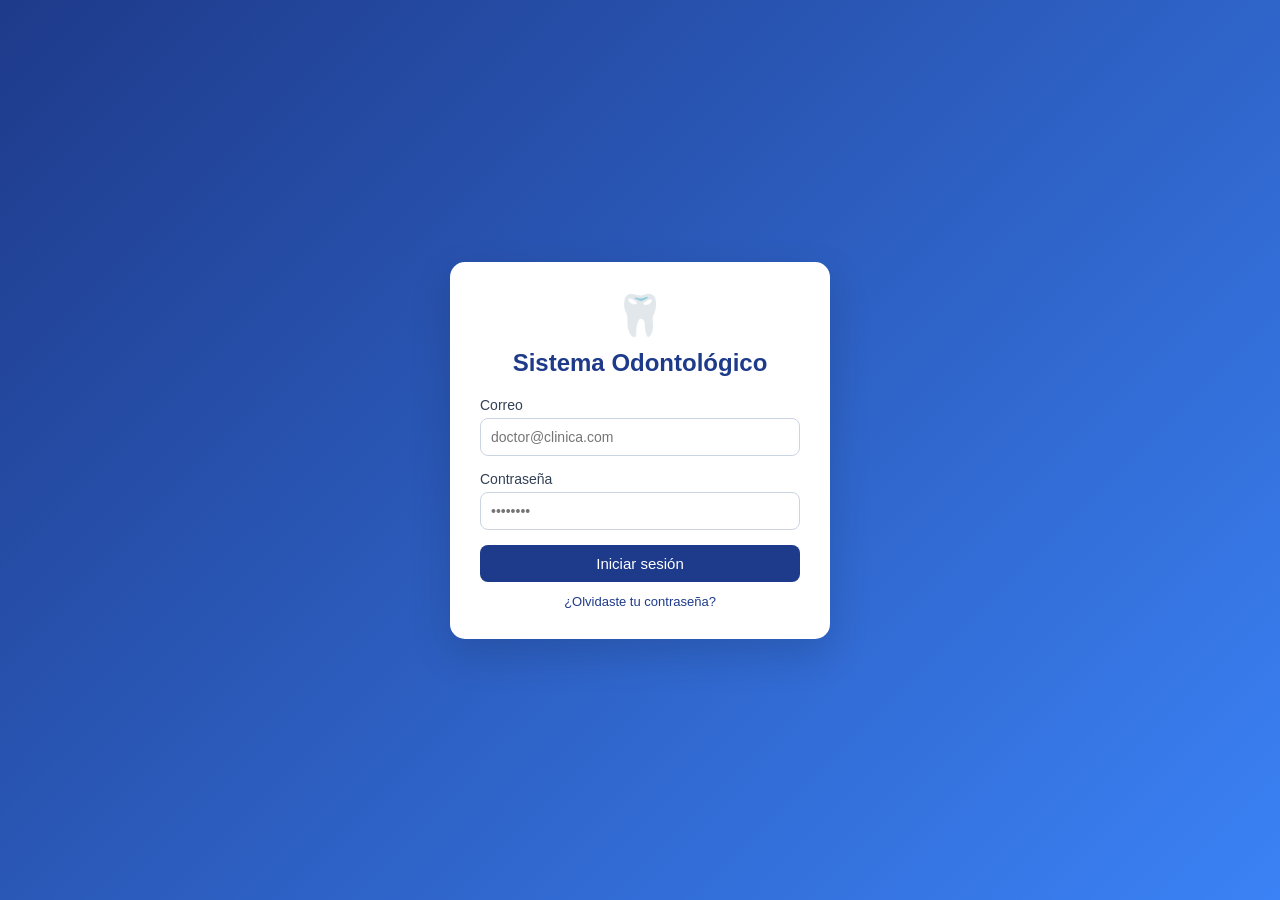
==== public/login.html @ 21a1beef "chore: reestructura del proyecto (api/database/public/legacy)" ====
<!DOCTYPE html>
<html lang="es">
<head>
<meta charset="UTF-8">
<meta name="viewport" content="width=device-width, initial-scale=1.0">
<title>Login | Sistema Odontológico</title>
<link rel="stylesheet" href="css/login.css">
</head>
<body>

<div class="login-container">
    
    <div class="logo">🦷</div>
    <h2>Sistema Odontológico</h2>

    <form>
        <div class="form-group">
            <label>Correo</label>
            <input type="email" placeholder="doctor@clinica.com">
        </div>

        <div class="form-group">
            <label>Contraseña</label>
            <input type="password" placeholder="••••••••">
        </div>

        <button type="button" class="btn">Iniciar sesión</button>

        <div class="extra">
            <a href="#">¿Olvidaste tu contraseña?</a>
        </div>
    </form>

    

</div>

</body>
</html>
---- public/css/login.css ----
*{
  margin:0;
  padding:0;
  box-sizing:border-box;
  font-family: Arial, Helvetica, sans-serif;
}

body{
  min-height:100vh;
  display:flex;
  justify-content:center;
  align-items:center;
  background: linear-gradient(135deg, #1e3a8a, #3b82f6);
}

.login-container{
  width:100%;
  max-width:380px;
  background:#ffffff;
  padding:30px;
  border-radius:15px;
  box-shadow:0 15px 40px rgba(0,0,0,.15);
}

.logo{
  text-align:center;
  font-size:40px;
  margin-bottom:10px;
}

h2{
  text-align:center;
  margin-bottom:20px;
  color:#1e3a8a;
}

.form-group{
  margin-bottom:15px;
  display:flex;
  flex-direction:column;
}

.form-group label{
  font-size:14px;
  margin-bottom:5px;
  color:#334155;
}

.form-group input{
  padding:10px;
  border-radius:8px;
  border:1px solid #cbd5e1;
  font-size:14px;
  transition:.3s;
}

.form-group input:focus{
  outline:none;
  border-color:#3b82f6;
}

.btn{
  width:100%;
  padding:10px;
  border:none;
  border-radius:8px;
  background:#1e3a8a;
  color:white;
  font-size:15px;
  cursor:pointer;
  transition:.3s;
}

.btn:hover{
  background:#2563eb;
}

.extra{
  margin-top:12px;
  text-align:center;
  font-size:13px;
}

.extra a{
  color:#1e3a8a;
  text-decoration:none;
}

.extra a:hover{
  text-decoration:underline;
}

.footer-note{
  margin-top:15px;
  text-align:center;
  font-size:11px;
  color:#64748b;
}
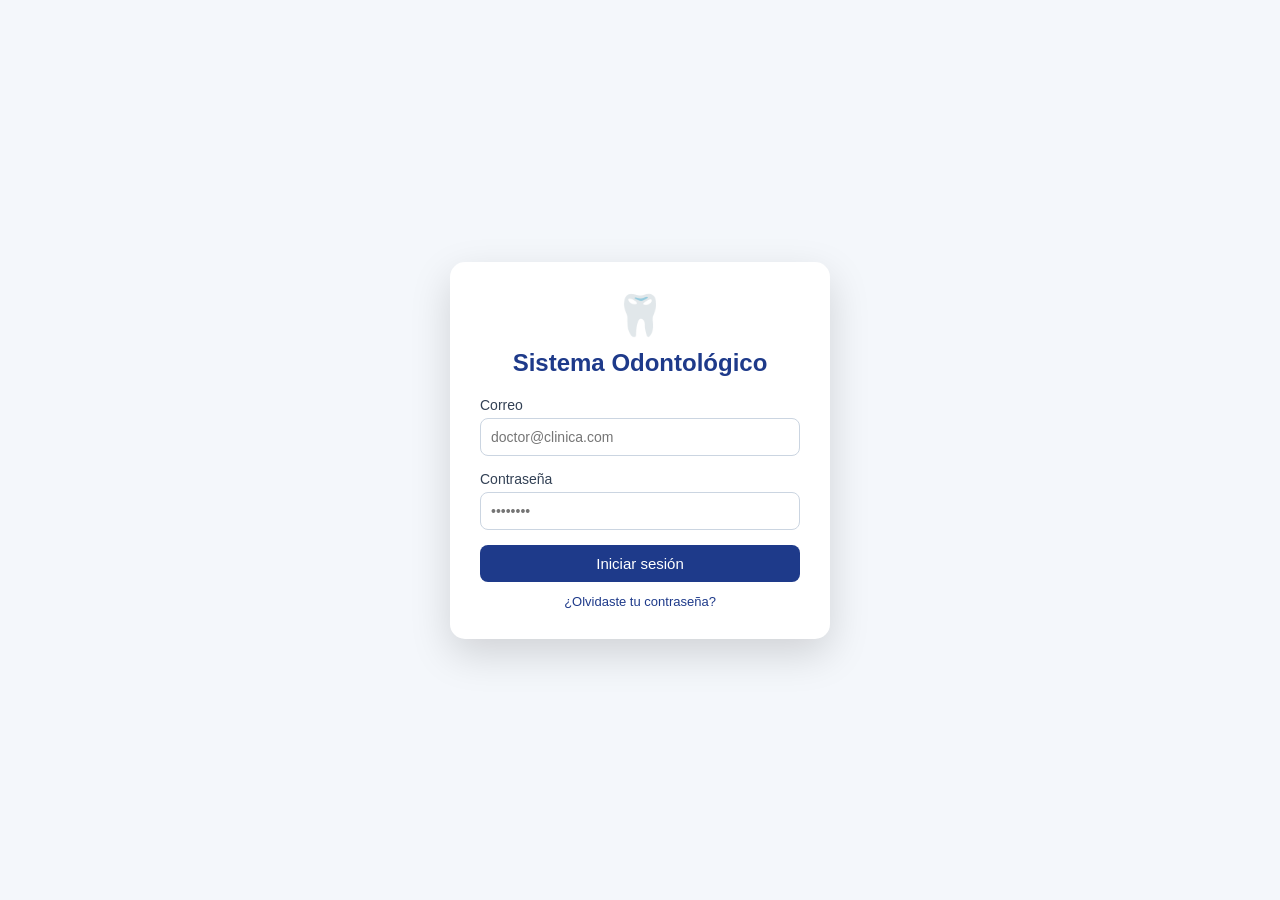
==== commit ff0b736c: "Agendar" ====
--- a/public/login.html
+++ b/public/login.html
@@ -5,6 +5,8 @@
 <meta name="viewport" content="width=device-width, initial-scale=1.0">
 <title>Login | Sistema Odontológico</title>
 <link rel="stylesheet" href="css/login.css">
+<link rel="stylesheet" href="css/styles.css">
+<link rel="stylesheet" href="css/responsive.css">
 </head>
 <body>
 
--- a/public/css/styles.css
+++ b/public/css/styles.css
@@ -0,0 +1,359 @@
+/* =========================
+   VARIABLES GLOBALES
+========================= */
+:root{
+  --color-fondo: #f4f7fb;
+  --color-texto: #0f172a;
+  --color-sidebar: #1e3a8a;
+  --color-sidebar-light: rgba(255,255,255,.10);
+  --color-card: #ffffff;
+  --color-muted: #64748b;
+  --color-border: #eef2f7;
+  --color-hover: #f1f5f9;
+
+  --shadow: 0 10px 25px rgba(15,23,42,.06);
+  --radius-lg: 16px;
+  --radius-md: 12px;
+  --radius-sm: 10px;
+
+  /* Estados Odontograma */
+  --sano: #d1fae5;
+  --caries: #fecaca;
+  --restaurado: #fef3c7;
+  --extraido: #e5e7eb;
+  --fracturado: #fde68a;
+  --endodoncia: #c7d2fe;
+}
+
+/* RESET */
+*{
+  margin:0;
+  padding:0;
+  box-sizing:border-box;
+  font-family:Arial, Helvetica, sans-serif;
+}
+
+body{
+  background:var(--color-fondo);
+  color:var(--color-texto);
+}
+
+/* =========================
+   LAYOUT
+========================= */
+.layout{
+  min-height:100vh;
+  display:grid;
+  grid-template-columns: 260px 1fr;
+}
+
+/* =========================
+   SIDEBAR
+========================= */
+.sidebar{
+  background:var(--color-sidebar);
+  color:#fff;
+  padding:18px 14px;
+  display:flex;
+  flex-direction:column;
+  gap:14px;
+}
+
+.sidebar h2{
+  font-size:18px;
+  padding:10px 12px;
+  border-radius:var(--radius-md);
+  background:rgba(255,255,255,.08);
+}
+
+.sidebar nav{
+  display:flex;
+  flex-direction:column;
+  gap:8px;
+  margin-top:4px;
+}
+
+.sidebar nav a{
+  display:block;
+  padding:10px 12px;
+  border-radius:var(--radius-sm);
+  background:var(--color-sidebar-light);
+  color:#eaf1ff;
+  font-size:14px;
+  text-decoration:none;
+}
+
+.sidebar nav a.active{
+  background:#fff;
+  color:var(--color-sidebar);
+  font-weight:700;
+}
+
+/* =========================
+   MAIN
+========================= */
+.main{
+  padding:24px 28px;
+  display:flex;
+  flex-direction:column;
+  gap:18px;
+}
+
+/* =========================
+   TOPBAR
+========================= */
+.topbar{
+  background:var(--color-card);
+  border-radius:var(--radius-lg);
+  padding:18px 20px;
+  display:flex;
+  align-items:center;
+  justify-content:space-between;
+  box-shadow:var(--shadow);
+}
+
+.topbar h1{
+  font-size:22px;
+}
+
+.topbar p{
+  margin-top:4px;
+  font-size:13px;
+  color:var(--color-muted);
+}
+
+.user{
+  padding:10px 14px;
+  border-radius:var(--radius-md);
+  background:var(--color-hover);
+  color:var(--color-texto);
+  font-weight:700;
+}
+
+/* =========================
+   CARDS
+========================= */
+.cards{
+  display:grid;
+  grid-template-columns: repeat(4, minmax(180px, 1fr));
+  gap:14px;
+}
+
+.card{
+  background:var(--color-card);
+  border-radius:var(--radius-lg);
+  padding:18px;
+  box-shadow:var(--shadow);
+}
+
+.card h3{
+  font-size:15px;
+  margin-bottom:8px;
+  color:var(--color-texto);
+}
+
+.card p{
+  font-size:13px;
+  color:var(--color-muted);
+  line-height:1.35;
+}
+
+/* =========================
+   PANEL
+========================= */
+.panel{
+  background:var(--color-card);
+  border-radius:var(--radius-lg);
+  padding:18px;
+  box-shadow:var(--shadow);
+}
+
+.panel h2{
+  font-size:16px;
+  margin-bottom:14px;
+}
+
+/* =========================
+   FINANCE
+========================= */
+.finance{
+  display:grid;
+  grid-template-columns: repeat(3, 1fr);
+  gap:12px;
+}
+
+.finance > div{
+  background:#f8fafc;
+  border:1px solid var(--color-border);
+  border-radius:14px;
+  padding:14px;
+  text-align:center;
+}
+
+.finance strong{
+  display:block;
+  font-size:20px;
+  color:var(--color-sidebar);
+  margin-bottom:4px;
+}
+
+.finance span{
+  font-size:12px;
+  color:var(--color-muted);
+}
+
+/* =========================
+   ODONTOGRAMA
+========================= */
+.odontograma-container{
+  display:grid;
+  gap:40px;
+  justify-content:center;
+  margin-top:20px;
+}
+
+.arcada{
+  display:flex;
+  flex-wrap:wrap;
+  gap:10px;
+  justify-content:center;
+}
+
+.diente{
+  width:48px;
+  height:48px;
+  border-radius:50%;
+  border:2px solid #334155;
+  display:flex;
+  align-items:center;
+  justify-content:center;
+  cursor:pointer;
+  font-size:12px;
+  background:#fff;
+  transition:0.2s;
+}
+
+.diente:hover{
+  transform:scale(1.08);
+}
+
+.sano{ background:var(--sano); }
+.caries{ background:var(--caries); }
+.restaurado{ background:var(--restaurado); }
+.extraido{ background:var(--extraido); }
+.fracturado{ background:var(--fracturado); }
+.endodoncia{ background:var(--endodoncia); }
+/* =========================
+   ODONTOGRAMA (MEJORADO)
+========================= */
+.odontograma-wrap{
+  background: var(--color-card);
+  border-radius: var(--radius-lg);
+  box-shadow: var(--shadow);
+  padding: 18px;
+}
+
+.odontograma-header{
+  display:flex;
+  align-items:flex-start;
+  justify-content:space-between;
+  gap:12px;
+  margin-bottom:14px;
+}
+
+.odontograma-header h2{
+  font-size:16px;
+  margin:0;
+}
+
+.odontograma-help{
+  font-size:12px;
+  color: var(--color-muted);
+  line-height:1.35;
+}
+
+.odontograma-container{
+  display:grid;
+  gap:28px;
+  justify-content:center;
+  padding: 8px 0 6px;
+}
+
+.arcada{
+  display:flex;
+  flex-wrap:wrap;
+  gap:10px;
+  justify-content:center;
+  max-width: 820px;
+}
+
+/* Diente */
+.diente{
+  width:52px;
+  height:52px;
+  border-radius:14px;            /* se ve más clínico que círculo */
+  border:1px solid var(--color-border);
+  display:flex;
+  align-items:center;
+  justify-content:center;
+  cursor:pointer;
+  font-size:12px;
+  background:#fff;
+  box-shadow: 0 6px 14px rgba(15,23,42,.06);
+  transition: transform .15s, box-shadow .15s, border-color .15s;
+  position:relative;
+  user-select:none;
+}
+
+.diente:hover{
+  transform: translateY(-2px);
+  box-shadow: 0 10px 20px rgba(15,23,42,.10);
+}
+
+/* Selección actual (NO depende de BD) */
+.diente.selected{
+  border-color: var(--color-sidebar);
+  box-shadow: 0 0 0 3px rgba(30,58,138,.18), 0 10px 20px rgba(15,23,42,.10);
+}
+
+/* Mini etiqueta (opcional) */
+.diente::after{
+  content: attr(data-estado);
+  position:absolute;
+  bottom:-18px;
+  left:50%;
+  transform:translateX(-50%);
+  font-size:10px;
+  color: var(--color-muted);
+  white-space:nowrap;
+}
+
+/* Estados (ya los tienes por variables) */
+.sano{ background:var(--sano); }
+.caries{ background:var(--caries); }
+.restaurado{ background:var(--restaurado); }
+.extraido{ background:var(--extraido); }
+.fracturado{ background:var(--fracturado); }
+.endodoncia{ background:var(--endodoncia); }
+
+/* Panel control mejor */
+.panel-control{
+  margin-top:16px;
+  display:flex;
+  flex-wrap:wrap;
+  gap:12px;
+  align-items:flex-start;
+}
+
+.panel-control label{
+  display:flex;
+  flex-direction:column;
+  gap:6px;
+  font-size:12px;
+  color: var(--color-muted);
+}
+
+.panel-control textarea{
+  min-width: 260px;
+  max-width: 420px;
+}
--- a/public/css/responsive.css
+++ b/public/css/responsive.css
@@ -0,0 +1,50 @@
+/* =========================
+   RESPONSIVE
+========================= */
+
+/* Tablets */
+@media (max-width: 992px){
+
+  .layout{
+    grid-template-columns: 200px 1fr;
+  }
+
+  .diente{
+    width:45px;
+    height:45px;
+  }
+
+}
+
+/* Móviles */
+@media (max-width: 768px){
+
+  .layout{
+    grid-template-columns: 1fr;
+    grid-template-rows: var(--header-height) auto 1fr;
+    grid-template-areas:
+      "header"
+      "sidebar"
+      "main";
+  }
+
+  .sidebar{
+    flex-direction:row;
+    justify-content:space-around;
+  }
+
+  .sidebar nav{
+    flex-direction:row;
+  }
+
+  .main{
+    padding:15px;
+  }
+
+  .diente{
+    width:40px;
+    height:40px;
+    font-size:10px;
+  }
+
+}
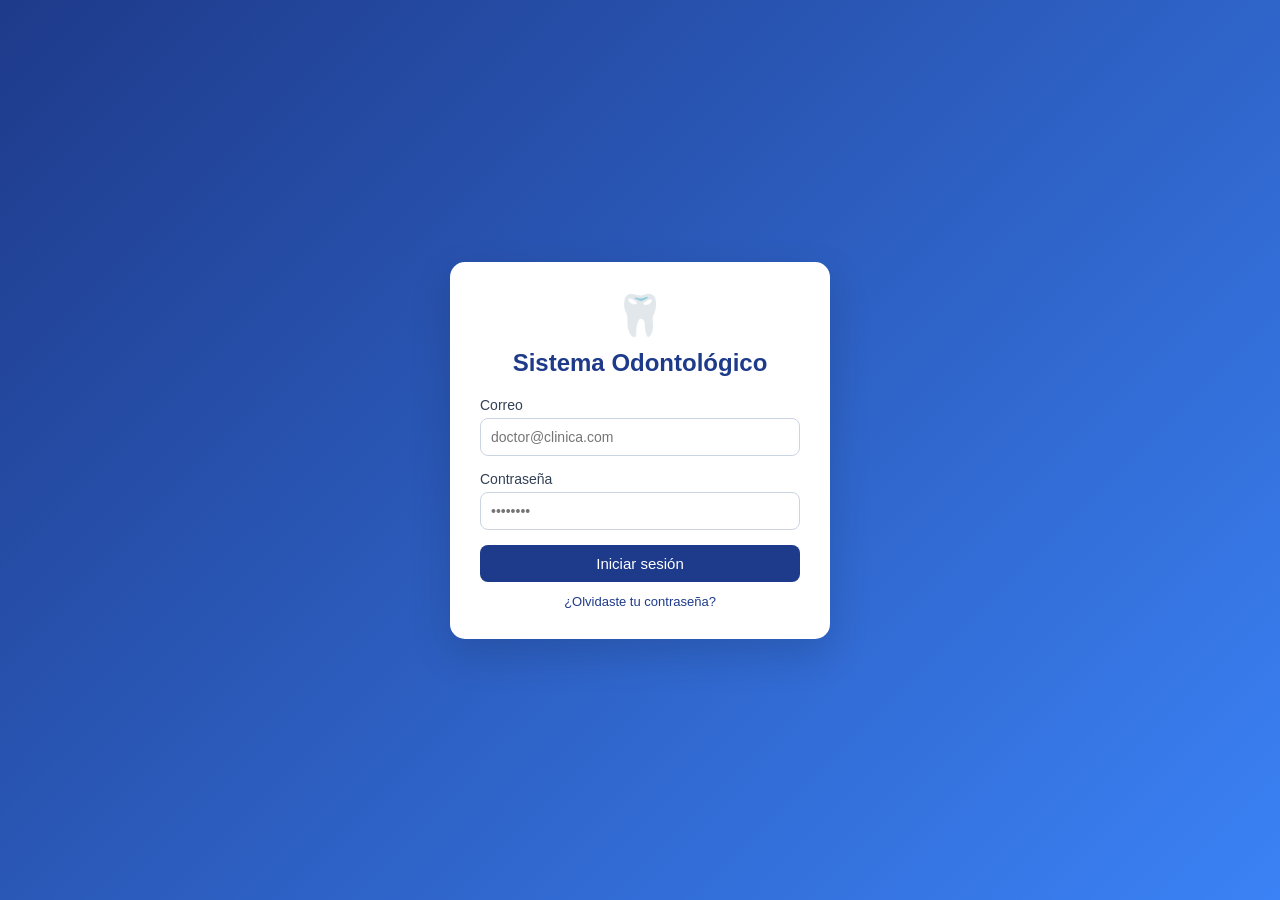
==== commit 6841e5ba: "feat(auth): login, logout y admin con sesión" ====
--- a/public/login.html
+++ b/public/login.html
@@ -5,8 +5,6 @@
 <meta name="viewport" content="width=device-width, initial-scale=1.0">
 <title>Login | Sistema Odontológico</title>
 <link rel="stylesheet" href="css/login.css">
-<link rel="stylesheet" href="css/styles.css">
-<link rel="stylesheet" href="css/responsive.css">
 </head>
 <body>
 
@@ -15,23 +13,24 @@
     <div class="logo">🦷</div>
     <h2>Sistema Odontológico</h2>
 
-    <form>
-        <div class="form-group">
-            <label>Correo</label>
-            <input type="email" placeholder="doctor@clinica.com">
-        </div>
+    
+<form action="validarlogin.php" method="POST">
+  <div class="form-group">
+    <label>Correo</label>
+    <input type="email" name="email" placeholder="doctor@clinica.com" required>
+  </div>
 
-        <div class="form-group">
-            <label>Contraseña</label>
-            <input type="password" placeholder="••••••••">
-        </div>
+  <div class="form-group">
+    <label>Contraseña</label>
+    <input type="password" name="password" placeholder="••••••••" required>
+  </div>
 
-        <button type="button" class="btn">Iniciar sesión</button>
+  <button type="submit" class="btn">Iniciar sesión</button>
 
-        <div class="extra">
-            <a href="#">¿Olvidaste tu contraseña?</a>
-        </div>
-    </form>
+  <div class="extra">
+    <a href="#">¿Olvidaste tu contraseña?</a>
+  </div>
+</form>
 
     
 
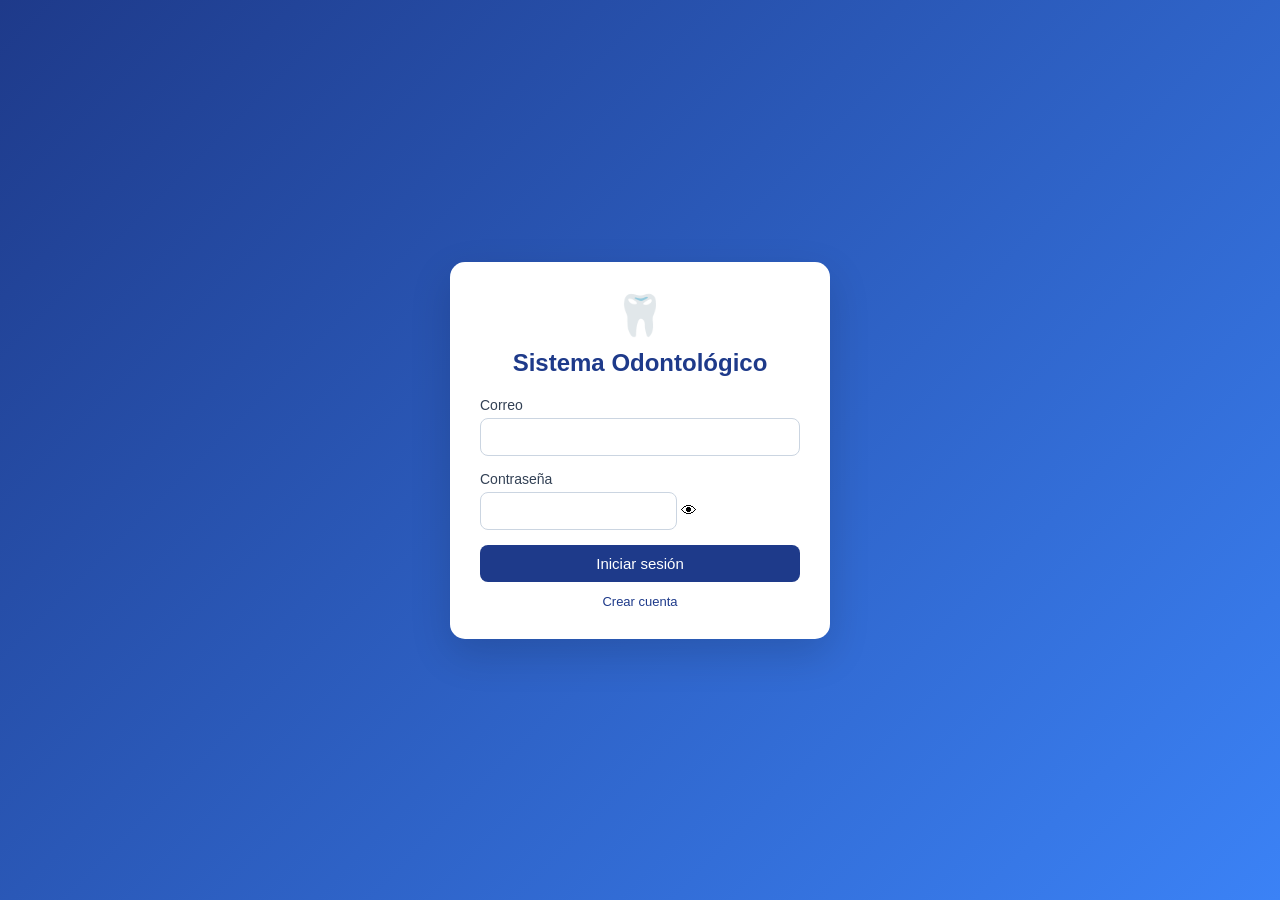
==== commit c70865fc: "avance registro y historial medico avance de registro y ajuste de quien puede ver el historial medic" ====
--- a/public/login.html
+++ b/public/login.html
@@ -13,28 +13,108 @@
     <div class="logo">🦷</div>
     <h2>Sistema Odontológico</h2>
 
-    
-<form action="validarlogin.php" method="POST">
-  <div class="form-group">
-    <label>Correo</label>
-    <input type="email" name="email" placeholder="doctor@clinica.com" required>
-  </div>
+    <form id="loginForm">
 
-  <div class="form-group">
-    <label>Contraseña</label>
-    <input type="password" name="password" placeholder="••••••••" required>
-  </div>
+        <div class="form-group">
+            <label>Correo</label>
+            <input type="email" id="email" required>
+        </div>
 
-  <button type="submit" class="btn">Iniciar sesión</button>
+        <div class="form-group">
+            <label>Contraseña</label>
+            <div class="password-box">
+                <input type="password" id="password" required>
+                <span onclick="togglePassword()" class="toggle">👁</span>
+            </div>
+        </div>
 
-  <div class="extra">
-    <a href="#">¿Olvidaste tu contraseña?</a>
-  </div>
-</form>
+        <button type="submit" class="btn" id="btnLogin">
+            Iniciar sesión
+        </button>
 
-    
+        <p id="mensaje" class="mensaje"></p>
+
+        <div class="extra">
+            <a href="register.php">Crear cuenta</a>
+        </div>
+
+    </form>
 
 </div>
 
+<script>
+function togglePassword() {
+    const input = document.getElementById('password');
+    input.type = input.type === 'password' ? 'text' : 'password';
+}
+
+document.getElementById('loginForm').addEventListener('submit', async function(e) {
+
+    e.preventDefault();
+
+    const email = document.getElementById('email').value.trim();
+    const password = document.getElementById('password').value.trim();
+    const mensaje = document.getElementById('mensaje');
+    const btn = document.getElementById('btnLogin');
+
+    mensaje.textContent = "";
+    btn.textContent = "Validando...";
+    btn.disabled = true;
+
+    try {
+
+        const res = await fetch('../api/login.php', {
+            method: 'POST',
+            headers: { 'Content-Type': 'application/json' },
+            body: JSON.stringify({ email, password })
+        });
+
+        const data = await res.json();
+
+        if(!data.success){
+
+            mensaje.textContent = "Correo o contraseña incorrectos";
+            mensaje.style.color = "red";
+
+            btn.textContent = "Iniciar sesión";
+            btn.disabled = false;
+            return;
+
+        }
+
+        mensaje.textContent = "Acceso correcto";
+        mensaje.style.color = "green";
+
+        setTimeout(()=>{
+
+            if(data.rol === "admin"){
+                window.location.href = "admin.php";
+            }
+
+            if(data.rol === "secretaria"){
+                window.location.href = "secretaria.php";
+            }
+
+            if(data.rol === "odontologo"){
+                window.location.href = "odontologo.php";
+            }
+
+        },800);
+
+    } catch(error){
+
+        mensaje.textContent = "Error de conexión con el servidor";
+        mensaje.style.color = "red";
+
+        btn.textContent = "Iniciar sesión";
+        btn.disabled = false;
+
+    }
+
+});
+
+</script>
+
 </body>
-</html>+</html>
+
